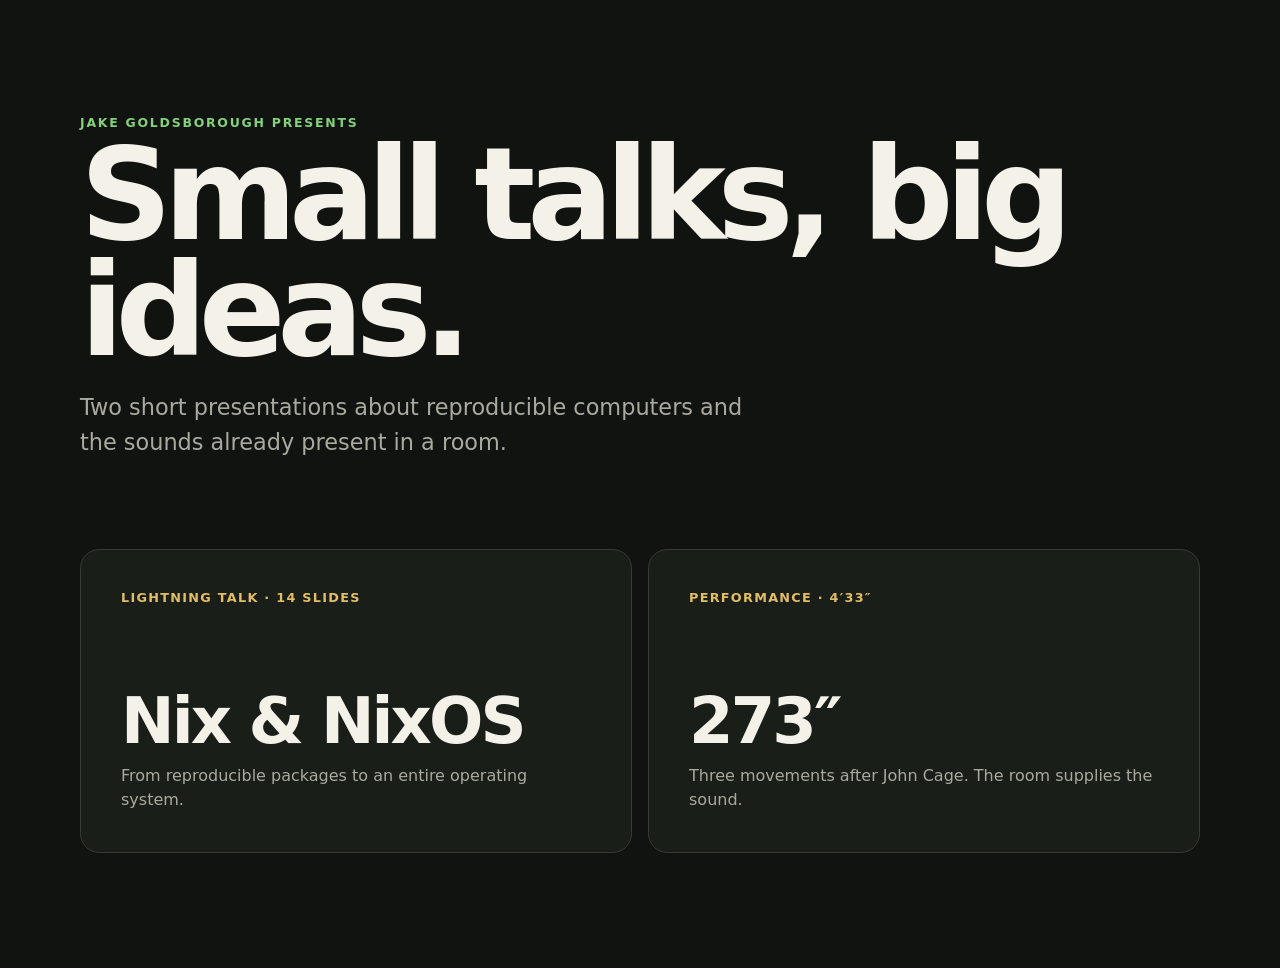
==== index.html @ 4cd1bacd "Add static sites for Nix and 273-second talks" ====
<!doctype html>
<html lang="en">
<head>
  <meta charset="utf-8">
  <meta name="viewport" content="width=device-width, initial-scale=1">
  <meta name="description" content="Talks by Jake Goldsborough">
  <title>Talks · Jake Goldsborough</title>
  <link rel="stylesheet" href="assets/site.css">
</head>
<body>
  <main class="home">
    <div class="eyebrow">Jake Goldsborough presents</div>
    <h1>Small talks, big ideas.</h1>
    <p class="intro">Two short presentations about reproducible computers and the sounds already present in a room.</p>
    <div class="talk-grid">
      <a class="talk-card" href="nix/">
        <span class="meta">Lightning talk · 14 slides</span>
        <h2>Nix &amp; NixOS</h2>
        <p>From reproducible packages to an entire operating system.</p>
      </a>
      <a class="talk-card" href="273/">
        <span class="meta">Performance · 4′33″</span>
        <h2>273″</h2>
        <p>Three movements after John Cage. The room supplies the sound.</p>
      </a>
    </div>
  </main>
</body>
</html>
---- assets/site.css ----
:root {
  color-scheme: dark;
  --ink: #f4f1e8;
  --muted: #aaa99f;
  --paper: #111310;
  --panel: #1a1e19;
  --line: #353c32;
  --green: #83d17a;
  --blue: #82c7e5;
  --gold: #e3bd66;
  font-family: Inter, ui-sans-serif, system-ui, -apple-system, BlinkMacSystemFont, "Segoe UI", sans-serif;
}

* { box-sizing: border-box; }

html, body { min-height: 100%; }

body {
  margin: 0;
  background: var(--paper);
  color: var(--ink);
}

a { color: var(--blue); }

.home {
  width: min(70rem, calc(100% - 2rem));
  margin: 0 auto;
  padding: clamp(3rem, 9vw, 8rem) 0;
}

.eyebrow {
  color: var(--green);
  font-size: .78rem;
  font-weight: 750;
  letter-spacing: .14em;
  text-transform: uppercase;
}

h1 {
  max-width: 13ch;
  margin: .45rem 0 1rem;
  font-size: clamp(3.25rem, 11vw, 8rem);
  line-height: .9;
  letter-spacing: -.065em;
}

.intro {
  max-width: 43rem;
  color: var(--muted);
  font-size: clamp(1.05rem, 2.5vw, 1.4rem);
  line-height: 1.55;
}

.talk-grid {
  display: grid;
  grid-template-columns: repeat(auto-fit, minmax(min(100%, 22rem), 1fr));
  gap: 1rem;
  margin-top: clamp(3rem, 7vw, 6rem);
}

.talk-card {
  display: flex;
  min-height: 19rem;
  flex-direction: column;
  padding: clamp(1.5rem, 4vw, 2.5rem);
  border: 1px solid var(--line);
  border-radius: 1.2rem;
  background: var(--panel);
  color: inherit;
  text-decoration: none;
  transition: transform 160ms ease, border-color 160ms ease;
}

.talk-card:hover, .talk-card:focus-visible {
  border-color: var(--green);
  transform: translateY(-4px);
  outline: none;
}

.talk-card h2 {
  margin: auto 0 .8rem;
  font-size: clamp(2.3rem, 5vw, 4rem);
  line-height: .95;
  letter-spacing: -.045em;
}

.talk-card p { margin: 0; color: var(--muted); line-height: 1.5; }
.talk-card .meta { color: var(--gold); font-size: .8rem; font-weight: 700; letter-spacing: .1em; text-transform: uppercase; }

.deck {
  height: 100vh;
  height: 100dvh;
  overflow: hidden;
}

.slide {
  display: none;
  width: min(72rem, calc(100% - clamp(2rem, 8vw, 8rem)));
  height: 100%;
  margin: 0 auto;
  align-content: center;
}

.slide.active { display: grid; }

.slide h1, .slide h2 {
  max-width: 16ch;
  margin: 0 0 1.5rem;
  font-size: clamp(2.6rem, 7vw, 6.5rem);
  line-height: .95;
  letter-spacing: -.055em;
}

.slide h2 { font-size: clamp(2.1rem, 5.2vw, 4.8rem); }
.slide p, .slide li { font-size: clamp(1.05rem, 2.15vw, 1.7rem); line-height: 1.5; }
.slide li + li { margin-top: .55rem; }
.slide blockquote { margin: 1.8rem 0; padding-left: 1.2rem; border-left: .32rem solid var(--green); }
.slide blockquote p { font-size: clamp(1.4rem, 3.2vw, 2.5rem); }

pre {
  max-width: 100%;
  overflow: auto;
  padding: 1.15rem 1.35rem;
  border: 1px solid var(--line);
  border-radius: .8rem;
  background: #090b09;
  color: #d8e7d4;
  font: clamp(.72rem, 1.55vw, 1.15rem)/1.55 ui-monospace, SFMono-Regular, Menlo, Consolas, monospace;
  text-align: left;
}

.accent { color: var(--green); }
.quiet { color: var(--muted); }

.deck-nav {
  position: fixed;
  z-index: 10;
  right: 1rem;
  bottom: 1rem;
  display: flex;
  align-items: center;
  gap: .55rem;
}

.deck-nav a, .deck-nav button, .performance-start {
  border: 1px solid var(--line);
  border-radius: 999px;
  background: rgba(17, 19, 16, .9);
  color: var(--ink);
  font: inherit;
  text-decoration: none;
  cursor: pointer;
}

.deck-nav a, .deck-nav button { padding: .55rem .8rem; }
.deck-nav button:hover, .deck-nav button:focus-visible, .deck-nav a:focus-visible { border-color: var(--green); outline: none; }
.slide-count { min-width: 3.5rem; color: var(--muted); text-align: center; font-variant-numeric: tabular-nums; }

.progress {
  position: fixed;
  z-index: 9;
  bottom: 0;
  left: 0;
  width: 0;
  height: 3px;
  background: var(--green);
  transition: width 180ms ease;
}

.movement { text-align: center; }
.movement h1 { max-width: none; font-size: clamp(5rem, 22vw, 16rem); }
.movement p { color: var(--muted); font-size: clamp(1.25rem, 3vw, 2.2rem); letter-spacing: .32em; }
.performance-start { position: fixed; z-index: 12; left: 1rem; bottom: 1rem; padding: .7rem 1rem; }
.performance-running .deck-nav, .performance-running .performance-start, .performance-running .progress { display: none; }
.performance-ended { background: #000; cursor: none; }
.performance-ended .slide, .performance-ended .deck-nav, .performance-ended .performance-start, .performance-ended .progress { display: none; }

@media (max-width: 600px) {
  .slide { width: calc(100% - 2rem); padding-bottom: 4rem; }
  .slide ul { padding-left: 1.3rem; }
  .deck-nav { right: .7rem; bottom: .7rem; }
}

@media (prefers-reduced-motion: reduce) {
  *, *::before, *::after { scroll-behavior: auto !important; transition: none !important; }
}
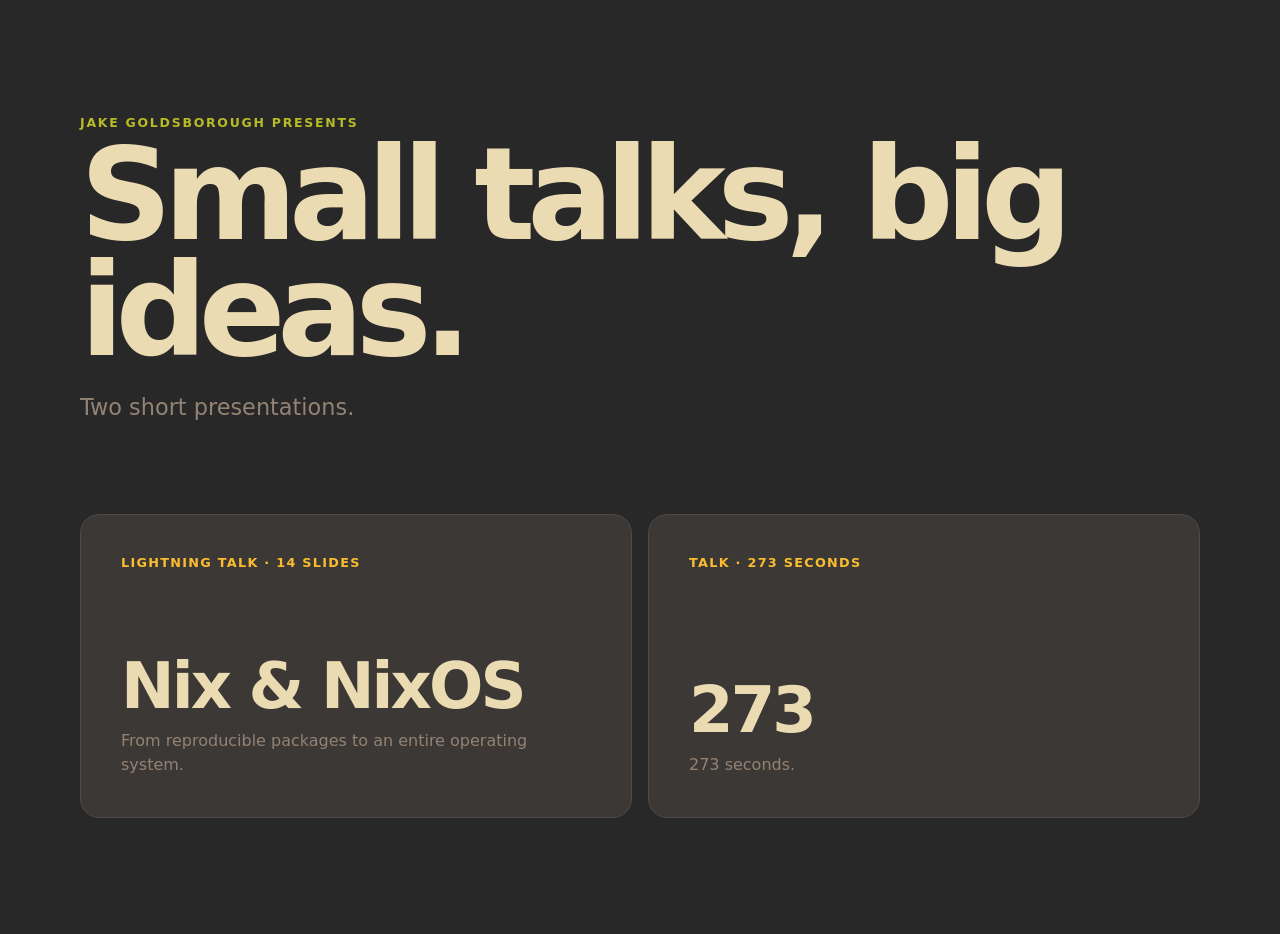
==== commit 8c369400: "Refine 273 presentation and use Gruvbox Dark" ====
--- a/index.html
+++ b/index.html
@@ -11,7 +11,7 @@
   <main class="home">
     <div class="eyebrow">Jake Goldsborough presents</div>
     <h1>Small talks, big ideas.</h1>
-    <p class="intro">Two short presentations about reproducible computers and the sounds already present in a room.</p>
+    <p class="intro">Two short presentations.</p>
     <div class="talk-grid">
       <a class="talk-card" href="nix/">
         <span class="meta">Lightning talk · 14 slides</span>
@@ -19,9 +19,9 @@
         <p>From reproducible packages to an entire operating system.</p>
       </a>
       <a class="talk-card" href="273/">
-        <span class="meta">Performance · 4′33″</span>
-        <h2>273″</h2>
-        <p>Three movements after John Cage. The room supplies the sound.</p>
+        <span class="meta">Talk · 273 seconds</span>
+        <h2>273</h2>
+        <p>273 seconds.</p>
       </a>
     </div>
   </main>
--- a/assets/site.css
+++ b/assets/site.css
@@ -1,13 +1,13 @@
 :root {
   color-scheme: dark;
-  --ink: #f4f1e8;
-  --muted: #aaa99f;
-  --paper: #111310;
-  --panel: #1a1e19;
-  --line: #353c32;
-  --green: #83d17a;
-  --blue: #82c7e5;
-  --gold: #e3bd66;
+  --ink: #ebdbb2;
+  --muted: #928374;
+  --paper: #282828;
+  --panel: #3c3836;
+  --line: #504945;
+  --green: #b8bb26;
+  --blue: #83a598;
+  --gold: #fabd2f;
   font-family: Inter, ui-sans-serif, system-ui, -apple-system, BlinkMacSystemFont, "Segoe UI", sans-serif;
 }
 
@@ -94,12 +94,14 @@
   overflow: hidden;
 }
 
+.deck > main { height: 100%; }
+
 .slide {
   display: none;
   width: min(72rem, calc(100% - clamp(2rem, 8vw, 8rem)));
   height: 100%;
   margin: 0 auto;
-  align-content: center;
+  align-items: center;
 }
 
 .slide.active { display: grid; }
@@ -124,8 +126,8 @@
   padding: 1.15rem 1.35rem;
   border: 1px solid var(--line);
   border-radius: .8rem;
-  background: #090b09;
-  color: #d8e7d4;
+  background: #1d2021;
+  color: #d5c4a1;
   font: clamp(.72rem, 1.55vw, 1.15rem)/1.55 ui-monospace, SFMono-Regular, Menlo, Consolas, monospace;
   text-align: left;
 }
@@ -146,7 +148,7 @@
 .deck-nav a, .deck-nav button, .performance-start {
   border: 1px solid var(--line);
   border-radius: 999px;
-  background: rgba(17, 19, 16, .9);
+  background: rgba(40, 40, 40, .92);
   color: var(--ink);
   font: inherit;
   text-decoration: none;
